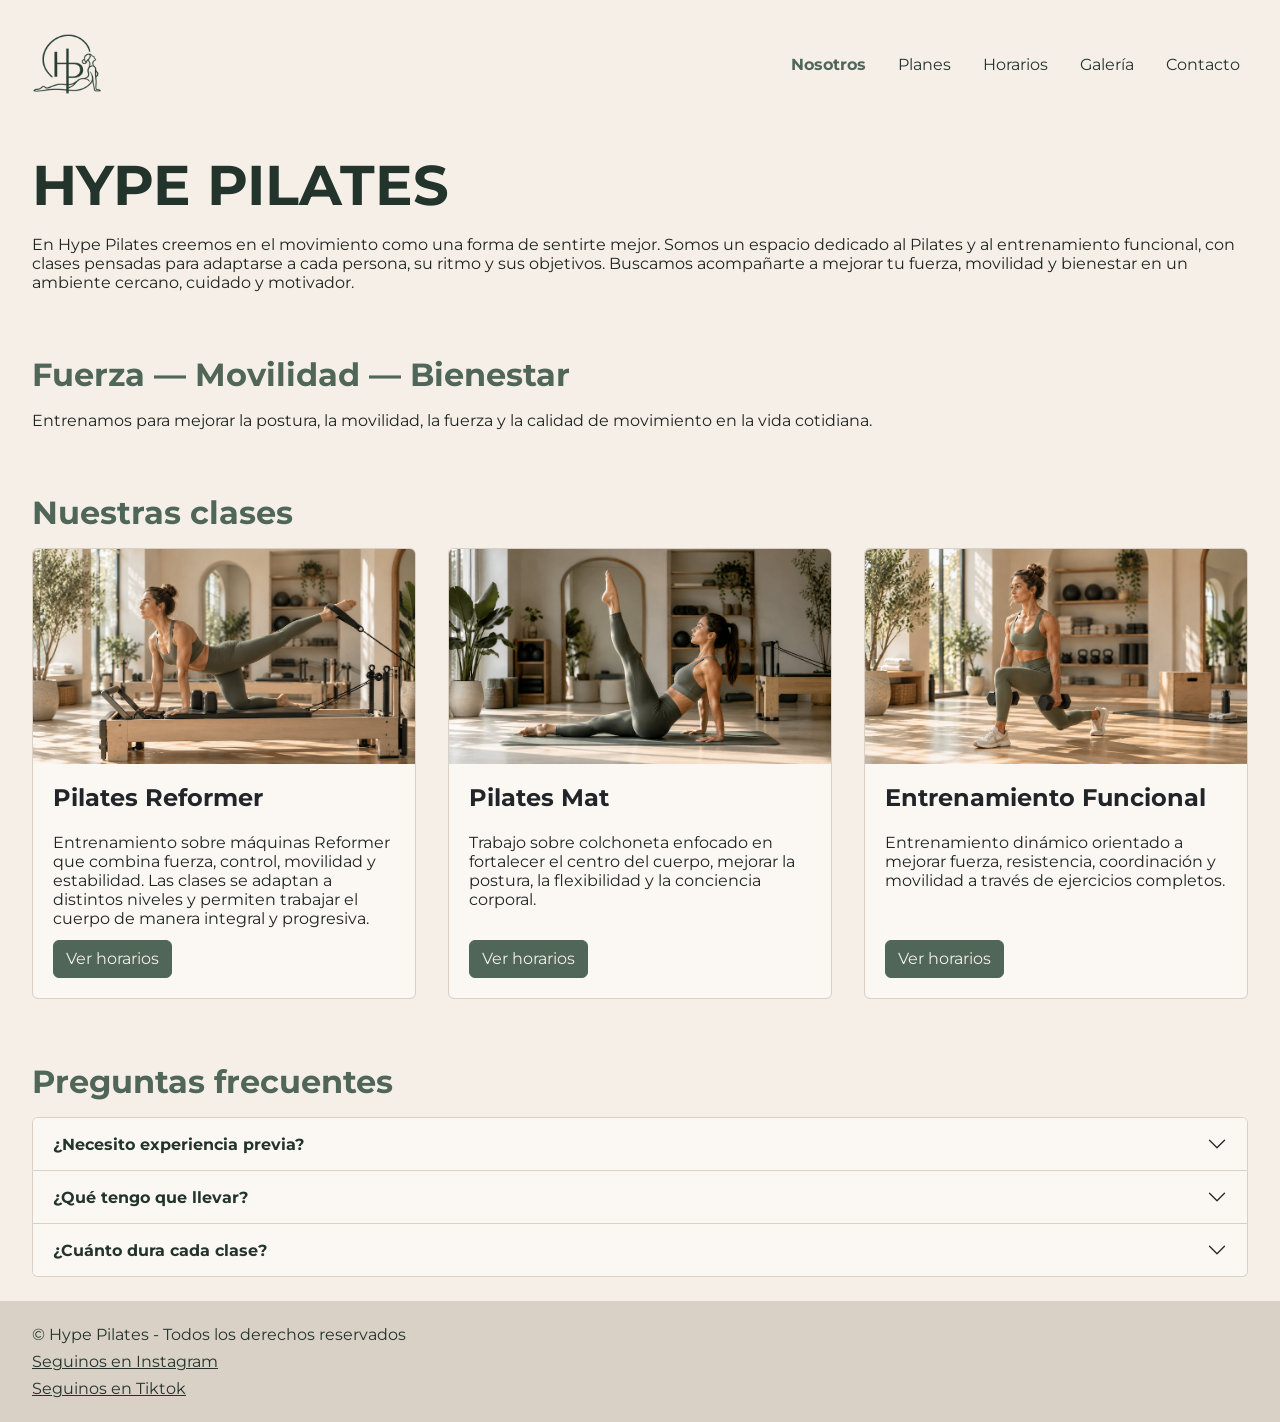
==== index.html @ baa82477 "refactor: move project files to repository root" ====
<!DOCTYPE html>
<html lang="es">

<head>
    <meta charset="UTF-8">
    <meta name="viewport" content="width=device-width, initial-scale=1.0">
    <title>Hype Pilates</title>
    <link href="https://cdn.jsdelivr.net/npm/bootstrap@5.3.8/dist/css/bootstrap.min.css" rel="stylesheet"
        integrity="sha384-sRIl4kxILFvY47J16cr9ZwB07vP4J8+LH7qKQnuqkuIAvNWLzeN8tE5YBujZqJLB" crossorigin="anonymous">
    <link rel="stylesheet" href="./styles/styles.css">
</head>

<body>
    <header>
        <nav class="navbar navbar-expand-lg">
            <div class="container-fluid">
                <a class="navbar-brand" href="index.html">
                    <img src="./assets/IMG/logo.png" alt="Logo de Hype Pilates">
                </a>
                <button class="navbar-toggler" type="button" data-bs-toggle="collapse" data-bs-target="#menu"
                    aria-controls="menu" aria-expanded="false" aria-label="Abrir menú">
                    <span class="navbar-toggler-icon"></span>
                </button>
                <div class="collapse navbar-collapse" id="menu">
                    <ul class="navbar-nav ms-auto">
                        <li class="nav-item"><a class="nav-link active" href="index.html">Nosotros</a></li>
                        <li class="nav-item"><a class="nav-link" href="pages/planes.html">Planes</a></li>
                        <li class="nav-item"><a class="nav-link" href="pages/horarios.html">Horarios</a></li>
                        <li class="nav-item"><a class="nav-link" href="pages/galeria.html">Galería</a></li>
                        <li class="nav-item"><a class="nav-link" href="pages/contacto.html">Contacto</a></li>
                    </ul>
                </div>
            </div>
        </nav>
    </header>

    <main class="inicio">
        <section class="nosotros">
            <h1>HYPE PILATES</h1>
            <p>En Hype Pilates creemos en el movimiento como una forma de sentirte mejor. Somos un espacio dedicado al
                Pilates y al entrenamiento funcional, con clases pensadas para adaptarse a cada persona, su ritmo y sus
                objetivos. Buscamos acompañarte a mejorar tu fuerza, movilidad y bienestar en un ambiente cercano,
                cuidado y motivador.</p>
        </section>
        <section class="frase">
            <h2>Fuerza — Movilidad — Bienestar</h2>
            <p>Entrenamos para mejorar la postura, la movilidad, la fuerza y la calidad de movimiento en la vida
                cotidiana.</p>
        </section>
        <section class="clases">
            <article>
                <h2>Nuestras clases</h2>
                <div class="tarjetas">
                    <div class="card">
                        <img src="./assets/IMG/reformer.png" class="card-img-top" alt="Clase de Pilates Reformer">
                        <div class="card-body">
                            <h3 class="card-title">Pilates Reformer</h3>
                            <p class="card-text">
                                Entrenamiento sobre máquinas Reformer que combina fuerza,
                                control, movilidad y estabilidad. Las clases se adaptan
                                a distintos niveles y permiten trabajar el cuerpo de manera
                                integral y progresiva.
                            </p>
                            <a href="pages/horarios.html" class="btn">Ver horarios</a>
                        </div>
                    </div>
                    <div class="card">
                        <img src="./assets/IMG/mat.png" class="card-img-top" alt="Clase de Pilates Mat">
                        <div class="card-body">
                            <h3 class="card-title">Pilates Mat</h3>
                            <p class="card-text">
                                Trabajo sobre colchoneta enfocado en fortalecer el centro
                                del cuerpo, mejorar la postura, la flexibilidad y la
                                conciencia corporal.
                            </p>
                            <a href="pages/horarios.html" class="btn">Ver horarios</a>
                        </div>
                    </div>
                    <div class="card">
                        <img src="./assets/IMG/functional.png" class="card-img-top"
                            alt="Clase de Entrenamiento Funcional">
                        <div class="card-body">
                            <h3 class="card-title">Entrenamiento Funcional</h3>
                            <p class="card-text">
                                Entrenamiento dinámico orientado a mejorar fuerza,
                                resistencia, coordinación y movilidad a través de
                                ejercicios completos.
                            </p>
                            <a href="pages/horarios.html" class="btn">Ver horarios</a>
                        </div>
                    </div>
                </div>
            </article>
        </section>
        <section class="preguntas">
            <h2>Preguntas frecuentes</h2>
            <div class="accordion" id="faq">
                <div class="accordion-item">
                    <h3 class="accordion-header">
                        <button class="accordion-button collapsed" type="button" data-bs-toggle="collapse"
                            data-bs-target="#pregunta1" aria-expanded="false" aria-controls="pregunta1">
                            ¿Necesito experiencia previa?
                        </button>
                    </h3>
                    <div id="pregunta1" class="accordion-collapse collapse" data-bs-parent="#faq">
                        <div class="accordion-body">
                            No. Las clases se adaptan a cada nivel y el instructor te acompaña desde la primera clase.
                        </div>
                    </div>
                </div>
                <div class="accordion-item">
                    <h3 class="accordion-header">
                        <button class="accordion-button collapsed" type="button" data-bs-toggle="collapse"
                            data-bs-target="#pregunta2" aria-expanded="false" aria-controls="pregunta2">
                            ¿Qué tengo que llevar?
                        </button>
                    </h3>
                    <div id="pregunta2" class="accordion-collapse collapse" data-bs-parent="#faq">
                        <div class="accordion-body">
                            Ropa cómoda, medias antideslizantes y una botella de agua.
                        </div>
                    </div>
                </div>
                <div class="accordion-item">
                    <h3 class="accordion-header">
                        <button class="accordion-button collapsed" type="button" data-bs-toggle="collapse"
                            data-bs-target="#pregunta3" aria-expanded="false" aria-controls="pregunta3">
                            ¿Cuánto dura cada clase?
                        </button>
                    </h3>
                    <div id="pregunta3" class="accordion-collapse collapse" data-bs-parent="#faq">
                        <div class="accordion-body">
                            Las clases duran 50 minutos.
                        </div>
                    </div>
                </div>
            </div>
        </section>
    </main>

    <footer>
        <p>&copy; Hype Pilates - Todos los derechos reservados</p>
        <a href="https://www.instagram.com/hypepilates" target="_blank">Seguinos en Instagram</a>
        <a href="https://www.tiktok.com/@hypepilates" target="_blank">Seguinos en Tiktok</a>
    </footer>
    <script src="https://cdn.jsdelivr.net/npm/bootstrap@5.3.8/dist/js/bootstrap.bundle.min.js"
        integrity="sha384-FKyoEForCGlyvwx9Hj09JcYn3nv7wiPVlz7YYwJrWVcXK/BmnVDxM+D2scQbITxI"
        crossorigin="anonymous"></script>
</body>

</html>
---- styles/styles.css ----
@import url('https://fonts.googleapis.com/css2?family=Fira+Sans:ital,wght@0,100;0,200;0,300;0,400;0,500;0,600;0,700;0,800;0,900;1,100;1,200;1,300;1,400;1,500;1,600;1,700;1,800;1,900&family=Lato:ital,wght@0,100;0,300;0,400;0,700;0,900;1,100;1,300;1,400;1,700;1,900&family=Lexend:wght@100..900&family=Montserrat:ital,wght@0,100..900;1,100..900&family=Roboto:ital,wght@0,100..900;1,100..900&display=swap');

* {
    padding: 0;
    margin: 0;
    box-sizing: border-box;
}


body {
    font-family: "Montserrat", sans-serif;
    background-color: #f6efe7;
    line-height: normal;
}

/* TIPOGRAFIA */
h1 {
    color: #22342c;
    font-size: 2.25rem;
    font-weight: 700;
}

h2 {
    color: #4F6658;
    font-size: 1.75rem;
    font-weight: 700;
}

h3 {
    color: #5C6E63;
    font-size: 1.5rem;
    font-weight: 700;
}

p {
    color: #1E241F;
}

h1,
h2,
h3,
p,
ul,
figure {
    margin: 0;
}

ul {
    padding: 0;
}

/* HEADER */
header {
    padding: 1.5rem;
}

.navbar,
.navbar .container-fluid {
    padding: 0;
}

.navbar-nav {
    align-items: center;
    gap: 1rem;
}

.navbar-nav .nav-link {
    color: #22342c;
    text-decoration: none;
    font-size: 1rem;
}

header img {
    width: 70px;
    height: auto;
}

.navbar-nav .nav-link {
    transition: color 0.3s;
}

.navbar-nav .nav-link:hover {
    color: #4F6658;
}

.navbar-nav .nav-link:focus {
    border-bottom: 2px solid #4F6658;
}

.navbar-nav .nav-link:active {
    color: #D9D0C6;
}

.navbar-nav .nav-link.active {
    color: #4F6658;
    font-weight: 700;
}

/* SECCIONES (todas las páginas) */
main {
    display: grid;
    grid-template-columns: 1fr;
    gap: 1rem;
}

section {
    display: flex;
    flex-direction: column;
    gap: 1rem;
    padding: 1.5rem 2rem;
}

article {
    display: flex;
    flex-direction: column;
    gap: 1rem;
}

main ul {
    list-style: none;
    display: grid;
    grid-template-columns: 1fr;
    gap: 1rem;
}

/* INDEX */
.inicio {
    grid-template-areas:
        "nosotros"
        "frase"
        "clases"
        "preguntas";
}

.nosotros {
    grid-area: nosotros;
}

.frase {
    grid-area: frase;
}

.clases {
    grid-area: clases;
}

.preguntas {
    grid-area: preguntas;
}


/* TARJETAS (clases del index y fotos de galería) */

.tarjetas {
    display: grid;
    grid-template-columns: 1fr;
    gap: 2rem;
}

.tarjetas img {
    width: 100%;
}

.card {
    background-color: #fbf8f4;
    border: 1px solid #D9D0C6;
    transition: border-color 0.3s;
}

.card:hover {
    border-color: #4F6658;
}

.card-body {
    display: grid;
    grid-template-rows: auto 1fr auto;
    gap: 0.75rem;
    padding: 20px;
}

.card .btn {
    justify-self: start;
    background-color: #4F6658;
    color: #f6efe7;
    border: 1px solid #4F6658;
    transition: background-color 0.3s, color 0.3s;
}

.card .btn:hover {
    background-color: #22342c;
    color: #f6efe7;
}

.card .btn:focus {
    box-shadow: 0 0 0 0.2rem #D9D0C6;
}

.card .btn:active {
    background-color: #D9D0C6;
    color: #22342c;
}

.accordion-item {
    background-color: #fbf8f4;
    border-color: #D9D0C6;
}

.accordion-button {
    background-color: #fbf8f4;
    color: #22342c;
    font-weight: 700;
    transition: background-color 0.3s;
}

.accordion-button:hover {
    background-color: #f6efe7;
}

.accordion-button:focus {
    box-shadow: 0 0 0 0.2rem #D9D0C6;
}

.accordion-button:active {
    background-color: #D9D0C6;
}

.accordion-button:not(.collapsed) {
    background-color: #D9D0C6;
    color: #22342c;
}

.accordion-body {
    padding: 20px;
}

.accordion-body ul {
    display: flex;
    flex-direction: column;
    gap: 0.5rem;
}

/* GALERÍA: CAROUSEL */
.carousel {
    width: 100%;
    max-width: 800px;
    margin: 0 auto;
}

.carousel-caption {
    background-color: rgba(34, 52, 44, 0.7);
    padding: 0.5rem 1rem;
}

.carousel-caption p {
    color: #f6efe7;
}

.carousel-indicators [data-bs-target] {
    background-color: #D9D0C6;
}

.carousel-control-prev,
.carousel-control-next {
    transition: background-color 0.3s;
}

.carousel-control-prev:hover,
.carousel-control-next:hover {
    background-color: rgba(34, 52, 44, 0.3);
}

.carousel-control-prev:focus,
.carousel-control-next:focus {
    outline: 2px solid #D9D0C6;
}

.carousel-control-prev:active,
.carousel-control-next:active {
    background-color: rgba(34, 52, 44, 0.5);
}

/* FOOTER */
footer {
    background-color: #D9D0C6;
    padding: 2rem;
    display: flex;
    flex-direction: column;
    gap: 0.5rem;
}

footer p,
footer a {
    color: #22342C;
}

footer a {
    transition: color 0.3s;
}

footer a:hover {
    color: #4F6658;
}

footer a:focus {
    outline: 2px solid #4F6658;
}

footer a:active {
    color: #5C6E63;
}

/* TABLET */
@media (min-width: 768px) {

    .tarjetas,
    main ul {
        grid-template-columns: repeat(2, 1fr);
    }
}

/* DESKTOP */
@media (min-width: 1024px) {
    h1 {
        font-size: 3.5rem;
    }

    h2 {
        font-size: 2rem;
    }

    header,
    section,
    footer {
        padding: 1.5rem 2rem;
    }

    .tarjetas,
    main ul {
        grid-template-columns: repeat(3, 1fr);
    }
}
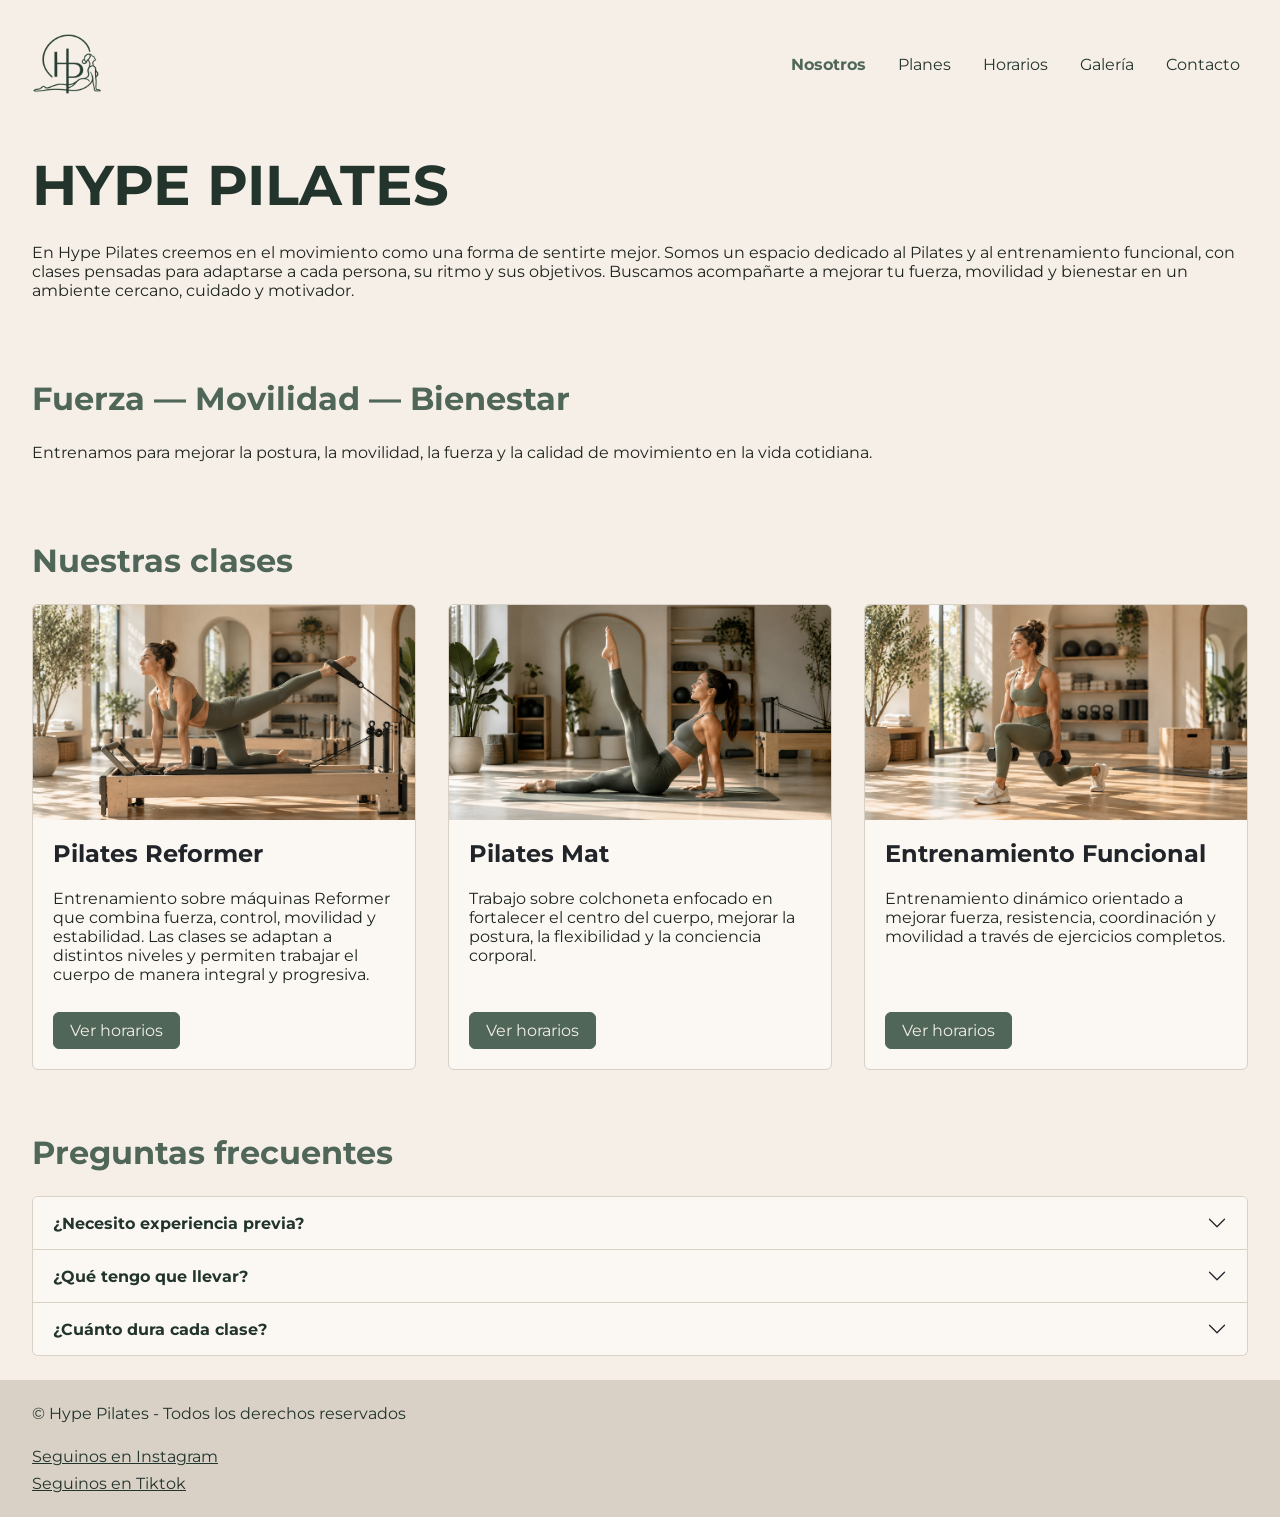
==== commit 366eee48: "Add files via upload" ====
--- a/index.html
+++ b/index.html
@@ -12,8 +12,8 @@
 
 <body>
     <header>
-        <nav class="navbar navbar-expand-lg">
-            <div class="container-fluid">
+        <nav class="navbar navbar-expand-lg barra-nav">
+            <div class="container-fluid contenedor-nav">
                 <a class="navbar-brand" href="index.html">
                     <img src="./assets/IMG/logo.png" alt="Logo de Hype Pilates">
                 </a>
@@ -22,12 +22,12 @@
                     <span class="navbar-toggler-icon"></span>
                 </button>
                 <div class="collapse navbar-collapse" id="menu">
-                    <ul class="navbar-nav ms-auto">
-                        <li class="nav-item"><a class="nav-link active" href="index.html">Nosotros</a></li>
-                        <li class="nav-item"><a class="nav-link" href="pages/planes.html">Planes</a></li>
-                        <li class="nav-item"><a class="nav-link" href="pages/horarios.html">Horarios</a></li>
-                        <li class="nav-item"><a class="nav-link" href="pages/galeria.html">Galería</a></li>
-                        <li class="nav-item"><a class="nav-link" href="pages/contacto.html">Contacto</a></li>
+                    <ul class="navbar-nav ms-auto lista-nav">
+                        <li class="nav-item"><a class="nav-link enlace-nav enlace-actual" aria-current="page" href="index.html">Nosotros</a></li>
+                        <li class="nav-item"><a class="nav-link enlace-nav" href="pages/planes.html">Planes</a></li>
+                        <li class="nav-item"><a class="nav-link enlace-nav" href="pages/horarios.html">Horarios</a></li>
+                        <li class="nav-item"><a class="nav-link enlace-nav" href="pages/galeria.html">Galería</a></li>
+                        <li class="nav-item"><a class="nav-link enlace-nav" href="pages/contacto.html">Contacto</a></li>
                     </ul>
                 </div>
             </div>
@@ -51,9 +51,9 @@
             <article>
                 <h2>Nuestras clases</h2>
                 <div class="tarjetas">
-                    <div class="card">
+                    <div class="card tarjeta-clase">
                         <img src="./assets/IMG/reformer.png" class="card-img-top" alt="Clase de Pilates Reformer">
-                        <div class="card-body">
+                        <div class="card-body tarjeta-body">
                             <h3 class="card-title">Pilates Reformer</h3>
                             <p class="card-text">
                                 Entrenamiento sobre máquinas Reformer que combina fuerza,
@@ -61,32 +61,32 @@
                                 a distintos niveles y permiten trabajar el cuerpo de manera
                                 integral y progresiva.
                             </p>
-                            <a href="pages/horarios.html" class="btn">Ver horarios</a>
+                            <a href="pages/horarios.html" class="boton">Ver horarios</a>
                         </div>
                     </div>
-                    <div class="card">
+                    <div class="card tarjeta-clase">
                         <img src="./assets/IMG/mat.png" class="card-img-top" alt="Clase de Pilates Mat">
-                        <div class="card-body">
+                        <div class="card-body tarjeta-body">
                             <h3 class="card-title">Pilates Mat</h3>
                             <p class="card-text">
                                 Trabajo sobre colchoneta enfocado en fortalecer el centro
                                 del cuerpo, mejorar la postura, la flexibilidad y la
                                 conciencia corporal.
                             </p>
-                            <a href="pages/horarios.html" class="btn">Ver horarios</a>
+                            <a href="pages/horarios.html" class="boton">Ver horarios</a>
                         </div>
                     </div>
-                    <div class="card">
+                    <div class="card tarjeta-clase">
                         <img src="./assets/IMG/functional.png" class="card-img-top"
                             alt="Clase de Entrenamiento Funcional">
-                        <div class="card-body">
+                        <div class="card-body tarjeta-body">
                             <h3 class="card-title">Entrenamiento Funcional</h3>
                             <p class="card-text">
                                 Entrenamiento dinámico orientado a mejorar fuerza,
                                 resistencia, coordinación y movilidad a través de
                                 ejercicios completos.
                             </p>
-                            <a href="pages/horarios.html" class="btn">Ver horarios</a>
+                            <a href="pages/horarios.html" class="boton">Ver horarios</a>
                         </div>
                     </div>
                 </div>
@@ -94,42 +94,42 @@
         </section>
         <section class="preguntas">
             <h2>Preguntas frecuentes</h2>
-            <div class="accordion" id="faq">
-                <div class="accordion-item">
+            <div class="accordion acordeon" id="faq">
+                <div class="accordion-item acordeon-item">
                     <h3 class="accordion-header">
-                        <button class="accordion-button collapsed" type="button" data-bs-toggle="collapse"
+                        <button class="accordion-button collapsed acordeon-boton" type="button" data-bs-toggle="collapse"
                             data-bs-target="#pregunta1" aria-expanded="false" aria-controls="pregunta1">
                             ¿Necesito experiencia previa?
                         </button>
                     </h3>
                     <div id="pregunta1" class="accordion-collapse collapse" data-bs-parent="#faq">
-                        <div class="accordion-body">
+                        <div class="accordion-body acordeon-body">
                             No. Las clases se adaptan a cada nivel y el instructor te acompaña desde la primera clase.
                         </div>
                     </div>
                 </div>
-                <div class="accordion-item">
+                <div class="accordion-item acordeon-item">
                     <h3 class="accordion-header">
-                        <button class="accordion-button collapsed" type="button" data-bs-toggle="collapse"
+                        <button class="accordion-button collapsed acordeon-boton" type="button" data-bs-toggle="collapse"
                             data-bs-target="#pregunta2" aria-expanded="false" aria-controls="pregunta2">
                             ¿Qué tengo que llevar?
                         </button>
                     </h3>
                     <div id="pregunta2" class="accordion-collapse collapse" data-bs-parent="#faq">
-                        <div class="accordion-body">
+                        <div class="accordion-body acordeon-body">
                             Ropa cómoda, medias antideslizantes y una botella de agua.
                         </div>
                     </div>
                 </div>
-                <div class="accordion-item">
+                <div class="accordion-item acordeon-item">
                     <h3 class="accordion-header">
-                        <button class="accordion-button collapsed" type="button" data-bs-toggle="collapse"
+                        <button class="accordion-button collapsed acordeon-boton" type="button" data-bs-toggle="collapse"
                             data-bs-target="#pregunta3" aria-expanded="false" aria-controls="pregunta3">
                             ¿Cuánto dura cada clase?
                         </button>
                     </h3>
                     <div id="pregunta3" class="accordion-collapse collapse" data-bs-parent="#faq">
-                        <div class="accordion-body">
+                        <div class="accordion-body acordeon-body">
                             Las clases duran 50 minutos.
                         </div>
                     </div>
--- a/styles/styles.css
+++ b/styles/styles.css
@@ -6,7 +6,6 @@
     box-sizing: border-box;
 }
 
-
 body {
     font-family: "Montserrat", sans-serif;
     background-color: #f6efe7;
@@ -36,38 +35,9 @@
     color: #1E241F;
 }
 
-h1,
-h2,
-h3,
-p,
-ul,
-figure {
-    margin: 0;
-}
-
-ul {
-    padding: 0;
-}
-
-/* HEADER */
+/* HEADER Y NAVBAR */
 header {
-    padding: 1.5rem;
-}
-
-.navbar,
-.navbar .container-fluid {
-    padding: 0;
-}
-
-.navbar-nav {
-    align-items: center;
-    gap: 1rem;
-}
-
-.navbar-nav .nav-link {
-    color: #22342c;
-    text-decoration: none;
-    font-size: 1rem;
+    padding: 24px;
 }
 
 header img {
@@ -75,23 +45,36 @@
     height: auto;
 }
 
-.navbar-nav .nav-link {
-    transition: color 0.3s;
-}
-
-.navbar-nav .nav-link:hover {
-    color: #4F6658;
-}
-
-.navbar-nav .nav-link:focus {
-    border-bottom: 2px solid #4F6658;
-}
-
-.navbar-nav .nav-link:active {
+.barra-nav,
+.contenedor-nav {
+    padding: 0;
+}
+
+.lista-nav {
+    align-items: center;
+    gap: 16px;
+}
+
+.enlace-nav {
+    color: #22342c;
+    text-decoration: none;
+    font-size: 1rem;
+}
+
+.enlace-nav:hover {
+    color: #4F6658;
+}
+
+.enlace-nav:focus {
+    color: #4F6658;
+    box-shadow: 0 2px 0 #4F6658;
+}
+
+.enlace-nav:active {
     color: #D9D0C6;
 }
 
-.navbar-nav .nav-link.active {
+.enlace-actual {
     color: #4F6658;
     font-weight: 700;
 }
@@ -100,27 +83,20 @@
 main {
     display: grid;
     grid-template-columns: 1fr;
-    gap: 1rem;
+    gap: 16px;
 }
 
 section {
     display: flex;
     flex-direction: column;
-    gap: 1rem;
-    padding: 1.5rem 2rem;
+    gap: 16px;
+    padding: 24px 32px;
 }
 
 article {
     display: flex;
     flex-direction: column;
-    gap: 1rem;
-}
-
-main ul {
-    list-style: none;
-    display: grid;
-    grid-template-columns: 1fr;
-    gap: 1rem;
+    gap: 16px;
 }
 
 /* INDEX */
@@ -148,144 +124,138 @@
     grid-area: preguntas;
 }
 
-
-/* TARJETAS (clases del index y fotos de galería) */
-
+/* TARJETAS (clases del index) */
 .tarjetas {
     display: grid;
     grid-template-columns: 1fr;
-    gap: 2rem;
-}
-
-.tarjetas img {
-    width: 100%;
-}
-
-.card {
+    gap: 32px;
+}
+
+.tarjeta-clase {
     background-color: #fbf8f4;
     border: 1px solid #D9D0C6;
-    transition: border-color 0.3s;
-}
-
-.card:hover {
+}
+
+.tarjeta-clase:hover {
     border-color: #4F6658;
 }
 
-.card-body {
+.tarjeta-body {
     display: grid;
     grid-template-rows: auto 1fr auto;
-    gap: 0.75rem;
+    gap: 12px;
     padding: 20px;
 }
 
-.card .btn {
+.boton {
     justify-self: start;
+    padding: 8px 16px;
     background-color: #4F6658;
     color: #f6efe7;
     border: 1px solid #4F6658;
-    transition: background-color 0.3s, color 0.3s;
-}
-
-.card .btn:hover {
+    border-radius: 6px;
+    text-decoration: none;
+}
+
+.boton:hover {
     background-color: #22342c;
     color: #f6efe7;
 }
 
-.card .btn:focus {
-    box-shadow: 0 0 0 0.2rem #D9D0C6;
-}
-
-.card .btn:active {
+.boton:focus {
+    outline: 3px solid #D9D0C6;
+}
+
+.boton:active {
     background-color: #D9D0C6;
     color: #22342c;
 }
 
-.accordion-item {
+/* LISTAS DE PLANES Y CONTACTO */
+.lista-tarjetas {
+    list-style: none;
+    display: grid;
+    grid-template-columns: 1fr;
+    gap: 16px;
+    padding-left: 0;
+}
+
+/* ACORDEON (index y horarios) */
+.acordeon-item {
     background-color: #fbf8f4;
     border-color: #D9D0C6;
 }
 
-.accordion-button {
+.acordeon-boton {
     background-color: #fbf8f4;
     color: #22342c;
     font-weight: 700;
-    transition: background-color 0.3s;
-}
-
-.accordion-button:hover {
+}
+
+.acordeon-boton:hover {
     background-color: #f6efe7;
 }
 
-.accordion-button:focus {
-    box-shadow: 0 0 0 0.2rem #D9D0C6;
-}
-
-.accordion-button:active {
+.acordeon-boton:focus {
+    box-shadow: 0 0 0 3px #D9D0C6;
+}
+
+.acordeon-boton:active {
     background-color: #D9D0C6;
 }
 
-.accordion-button:not(.collapsed) {
+.acordeon-boton[aria-expanded="true"] {
     background-color: #D9D0C6;
     color: #22342c;
 }
 
-.accordion-body {
+.acordeon-body {
     padding: 20px;
 }
 
-.accordion-body ul {
+.lista-horarios {
+    list-style: none;
     display: flex;
     flex-direction: column;
-    gap: 0.5rem;
-}
-
-/* GALERÍA: CAROUSEL */
-.carousel {
+    gap: 8px;
+    padding-left: 0;
+}
+
+/* GALERIA: CARRUSEL */
+.carrusel {
     width: 100%;
     max-width: 800px;
     margin: 0 auto;
 }
 
-.carousel-caption {
+.carrusel-caption {
     background-color: rgba(34, 52, 44, 0.7);
-    padding: 0.5rem 1rem;
-}
-
-.carousel-caption p {
+    padding: 8px 16px;
+}
+
+.carrusel-caption p {
     color: #f6efe7;
 }
 
-.carousel-indicators [data-bs-target] {
-    background-color: #D9D0C6;
-}
-
-.carousel-control-prev,
-.carousel-control-next {
-    transition: background-color 0.3s;
-}
-
-.carousel-control-prev:hover,
-.carousel-control-next:hover {
+.flecha-carrusel:hover {
     background-color: rgba(34, 52, 44, 0.3);
 }
 
-.carousel-control-prev:focus,
-.carousel-control-next:focus {
+.flecha-carrusel:focus {
     outline: 2px solid #D9D0C6;
 }
 
-.carousel-control-prev:active,
-.carousel-control-next:active {
+.flecha-carrusel:active {
     background-color: rgba(34, 52, 44, 0.5);
 }
 
 /* FOOTER */
 footer {
     background-color: #D9D0C6;
-    padding: 2rem;
+    padding: 32px;
     display: flex;
     flex-direction: column;
-    gap: 0.5rem;
+    gap: 8px;
 }
 
 footer p,
@@ -293,10 +263,6 @@
     color: #22342C;
 }
 
-footer a {
-    transition: color 0.3s;
-}
-
 footer a:hover {
     color: #4F6658;
 }
@@ -311,9 +277,8 @@
 
 /* TABLET */
 @media (min-width: 768px) {
-
     .tarjetas,
-    main ul {
+    .lista-tarjetas {
         grid-template-columns: repeat(2, 1fr);
     }
 }
@@ -331,11 +296,11 @@
     header,
     section,
     footer {
-        padding: 1.5rem 2rem;
+        padding: 24px 32px;
     }
 
     .tarjetas,
-    main ul {
+    .lista-tarjetas {
         grid-template-columns: repeat(3, 1fr);
     }
 }
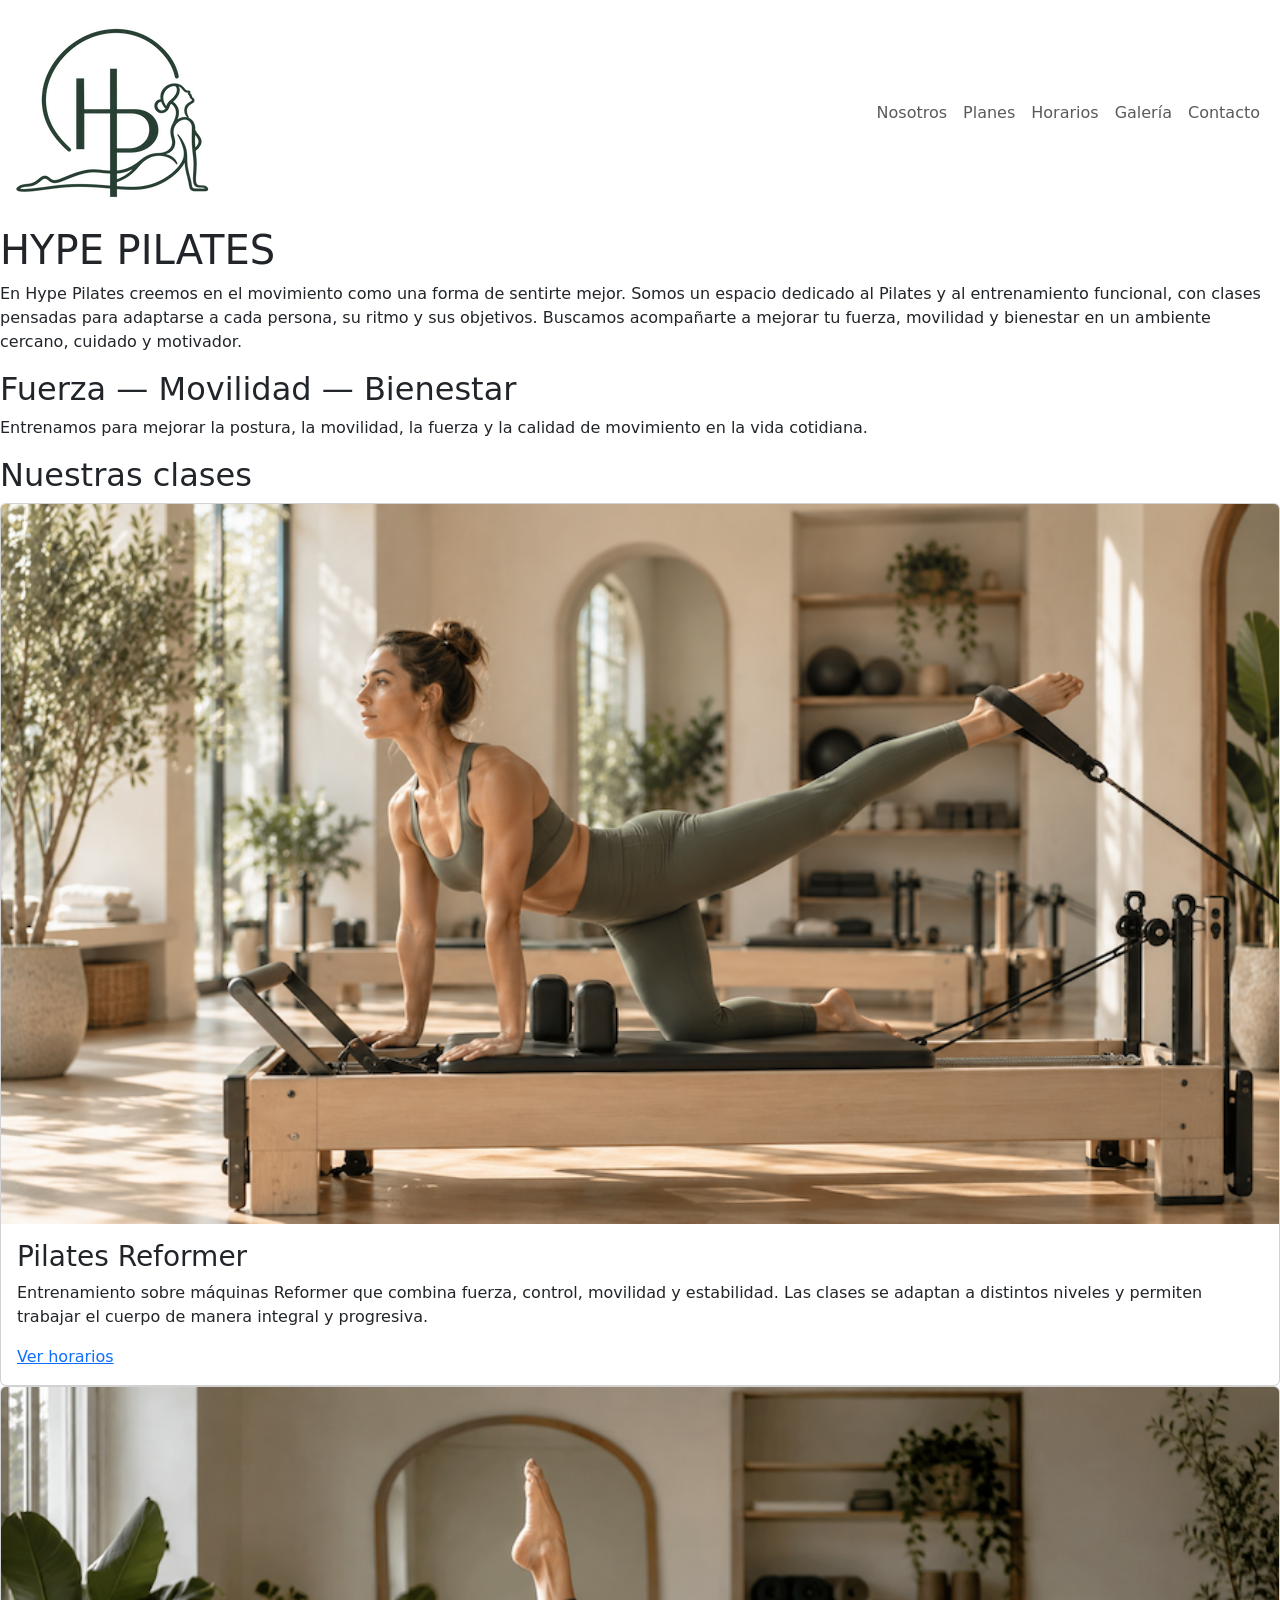
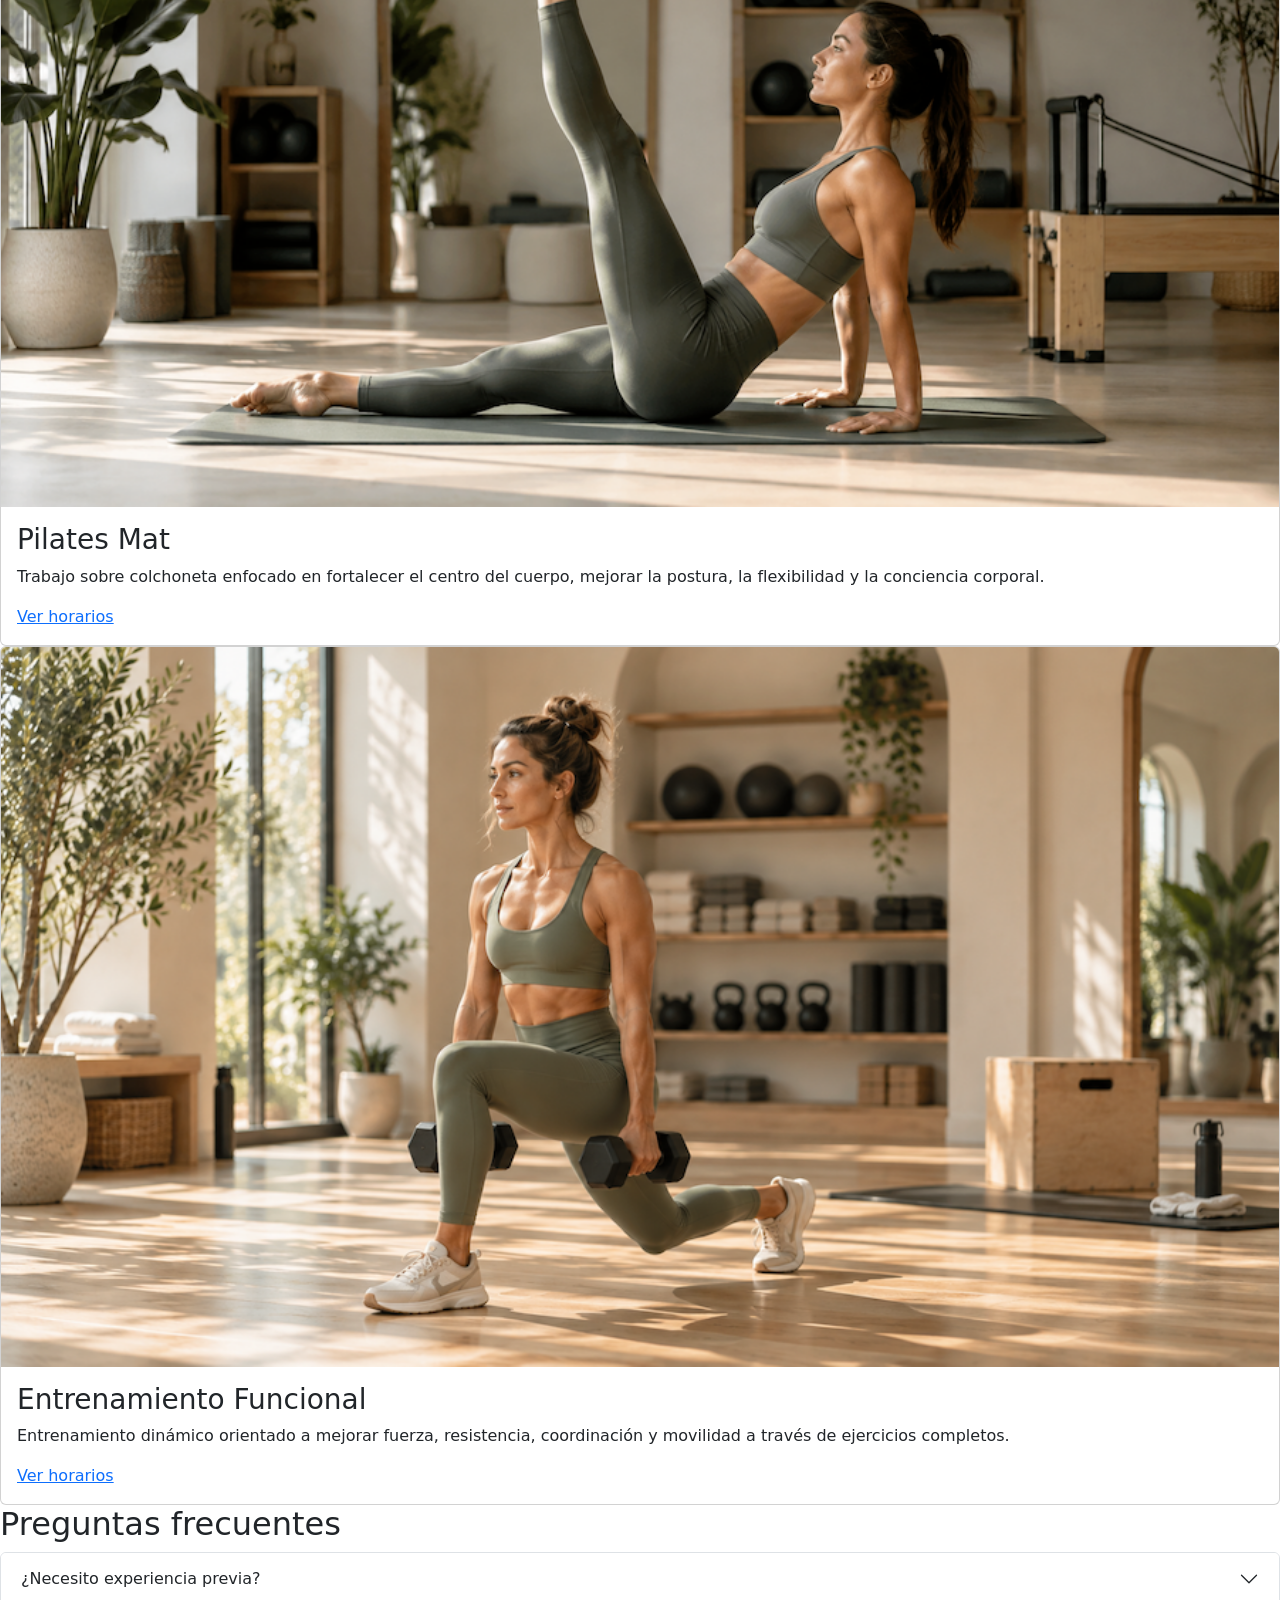
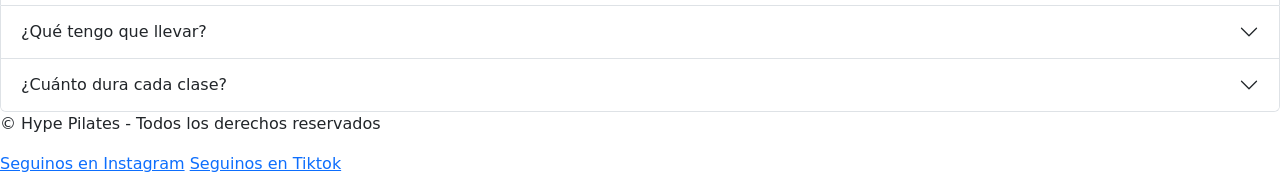
==== commit bf78a3df: "refactor: enlaza css/style.css, agrega mapa en horarios y elimina el CSS manual" ====
--- a/index.html
+++ b/index.html
@@ -7,7 +7,7 @@
     <title>Hype Pilates</title>
     <link href="https://cdn.jsdelivr.net/npm/bootstrap@5.3.8/dist/css/bootstrap.min.css" rel="stylesheet"
         integrity="sha384-sRIl4kxILFvY47J16cr9ZwB07vP4J8+LH7qKQnuqkuIAvNWLzeN8tE5YBujZqJLB" crossorigin="anonymous">
-    <link rel="stylesheet" href="./styles/styles.css">
+    <link rel="stylesheet" href="./css/style.css">
 </head>
 
 <body>
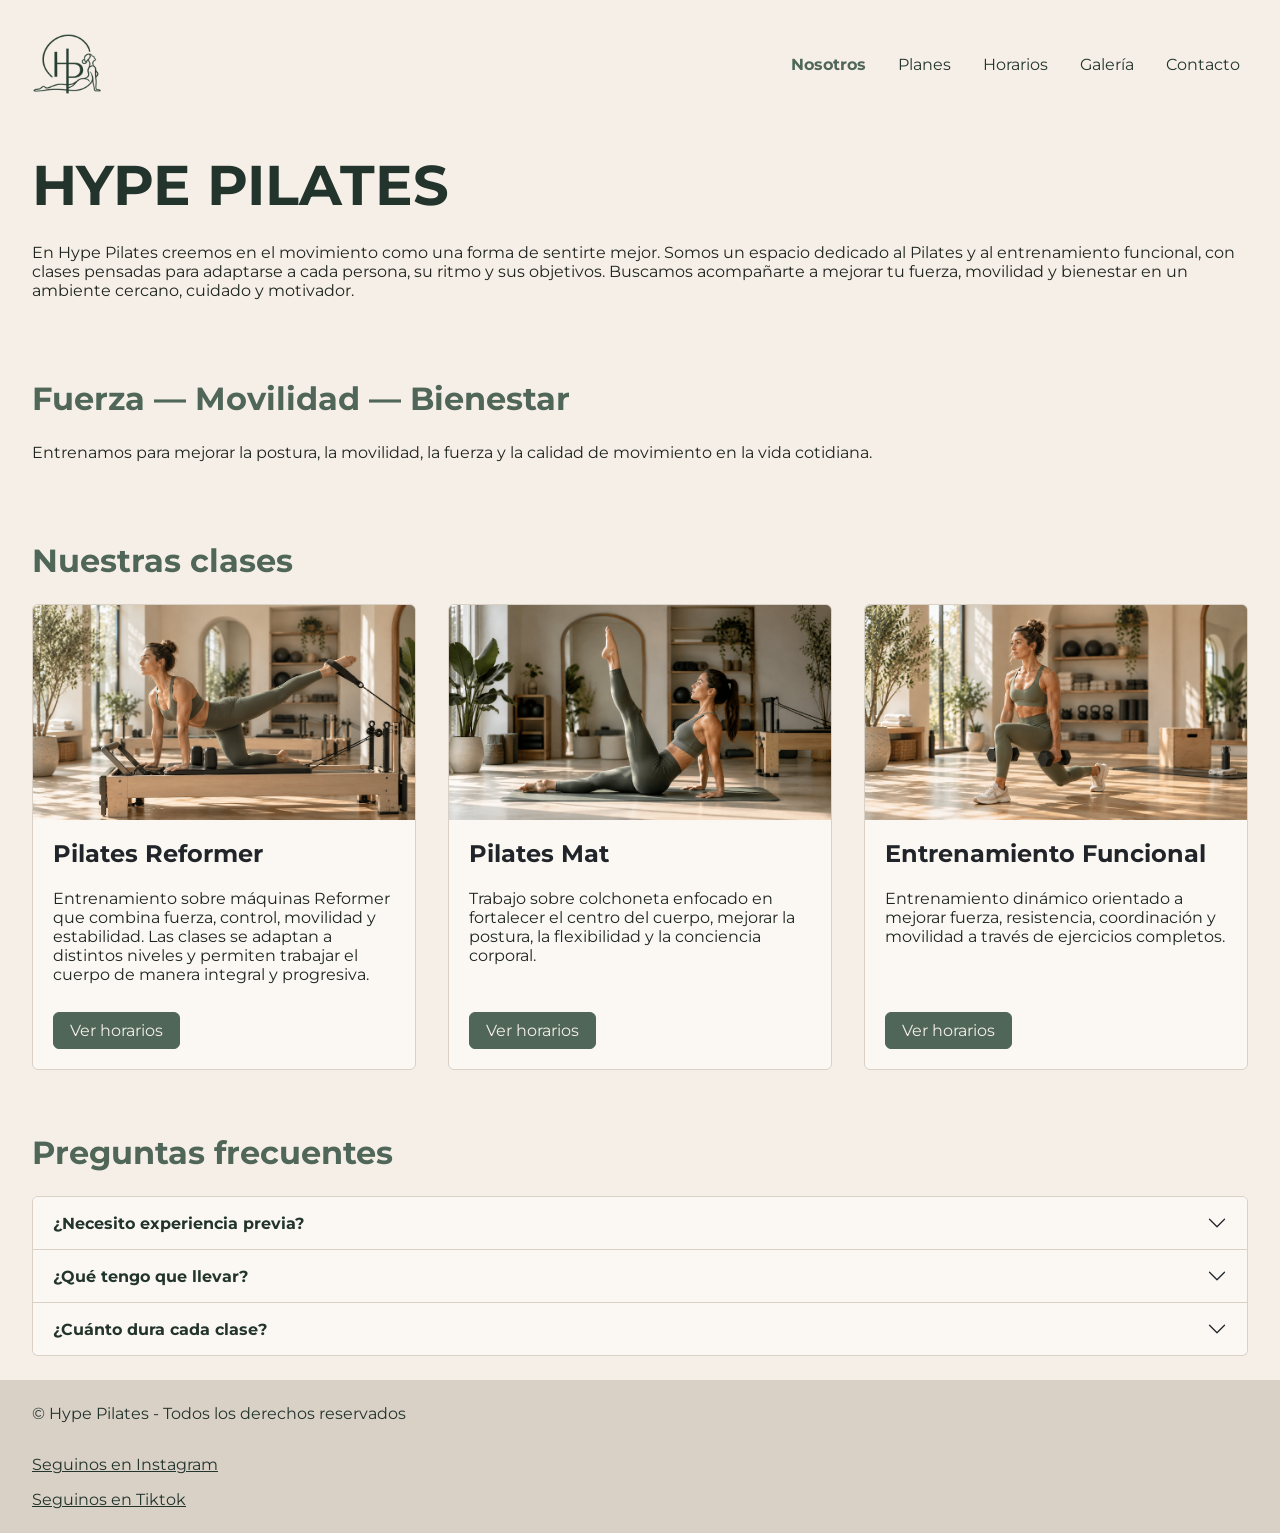
==== commit de2fd83f: "feat: agrego AOS en las 5 páginas y renombro clases del acordeón" ====
--- a/index.html
+++ b/index.html
@@ -7,6 +7,7 @@
     <title>Hype Pilates</title>
     <link href="https://cdn.jsdelivr.net/npm/bootstrap@5.3.8/dist/css/bootstrap.min.css" rel="stylesheet"
         integrity="sha384-sRIl4kxILFvY47J16cr9ZwB07vP4J8+LH7qKQnuqkuIAvNWLzeN8tE5YBujZqJLB" crossorigin="anonymous">
+    <link href="https://unpkg.com/aos@2.3.1/dist/aos.css" rel="stylesheet">
     <link rel="stylesheet" href="./css/style.css">
 </head>
 
@@ -35,19 +36,19 @@
     </header>
 
     <main class="inicio">
-        <section class="nosotros">
+        <section class="nosotros" data-aos="fade-up" data-aos-duration="1000">
             <h1>HYPE PILATES</h1>
             <p>En Hype Pilates creemos en el movimiento como una forma de sentirte mejor. Somos un espacio dedicado al
                 Pilates y al entrenamiento funcional, con clases pensadas para adaptarse a cada persona, su ritmo y sus
                 objetivos. Buscamos acompañarte a mejorar tu fuerza, movilidad y bienestar en un ambiente cercano,
                 cuidado y motivador.</p>
         </section>
-        <section class="frase">
+        <section class="frase" data-aos="fade-up" data-aos-duration="1000">
             <h2>Fuerza — Movilidad — Bienestar</h2>
             <p>Entrenamos para mejorar la postura, la movilidad, la fuerza y la calidad de movimiento en la vida
                 cotidiana.</p>
         </section>
-        <section class="clases">
+        <section class="clases" data-aos="fade-up" data-aos-duration="1000">
             <article>
                 <h2>Nuestras clases</h2>
                 <div class="tarjetas">
@@ -92,44 +93,44 @@
                 </div>
             </article>
         </section>
-        <section class="preguntas">
+        <section class="preguntas" data-aos="fade-up" data-aos-duration="1000">
             <h2>Preguntas frecuentes</h2>
-            <div class="accordion acordeon" id="faq">
-                <div class="accordion-item acordeon-item">
+            <div class="accordion" id="faq">
+                <div class="accordion-item desplegable-item">
                     <h3 class="accordion-header">
-                        <button class="accordion-button collapsed acordeon-boton" type="button" data-bs-toggle="collapse"
+                        <button class="accordion-button collapsed desplegable-boton" type="button" data-bs-toggle="collapse"
                             data-bs-target="#pregunta1" aria-expanded="false" aria-controls="pregunta1">
                             ¿Necesito experiencia previa?
                         </button>
                     </h3>
                     <div id="pregunta1" class="accordion-collapse collapse" data-bs-parent="#faq">
-                        <div class="accordion-body acordeon-body">
+                        <div class="accordion-body desplegable-body">
                             No. Las clases se adaptan a cada nivel y el instructor te acompaña desde la primera clase.
                         </div>
                     </div>
                 </div>
-                <div class="accordion-item acordeon-item">
+                <div class="accordion-item desplegable-item">
                     <h3 class="accordion-header">
-                        <button class="accordion-button collapsed acordeon-boton" type="button" data-bs-toggle="collapse"
+                        <button class="accordion-button collapsed desplegable-boton" type="button" data-bs-toggle="collapse"
                             data-bs-target="#pregunta2" aria-expanded="false" aria-controls="pregunta2">
                             ¿Qué tengo que llevar?
                         </button>
                     </h3>
                     <div id="pregunta2" class="accordion-collapse collapse" data-bs-parent="#faq">
-                        <div class="accordion-body acordeon-body">
+                        <div class="accordion-body desplegable-body">
                             Ropa cómoda, medias antideslizantes y una botella de agua.
                         </div>
                     </div>
                 </div>
-                <div class="accordion-item acordeon-item">
+                <div class="accordion-item desplegable-item">
                     <h3 class="accordion-header">
-                        <button class="accordion-button collapsed acordeon-boton" type="button" data-bs-toggle="collapse"
+                        <button class="accordion-button collapsed desplegable-boton" type="button" data-bs-toggle="collapse"
                             data-bs-target="#pregunta3" aria-expanded="false" aria-controls="pregunta3">
                             ¿Cuánto dura cada clase?
                         </button>
                     </h3>
                     <div id="pregunta3" class="accordion-collapse collapse" data-bs-parent="#faq">
-                        <div class="accordion-body acordeon-body">
+                        <div class="accordion-body desplegable-body">
                             Las clases duran 50 minutos.
                         </div>
                     </div>
@@ -137,8 +138,7 @@
             </div>
         </section>
     </main>
-
-    <footer>
+    <footer data-aos="fade" data-aos-duration="1000" data-aos-offset="0">
         <p>&copy; Hype Pilates - Todos los derechos reservados</p>
         <a href="https://www.instagram.com/hypepilates" target="_blank">Seguinos en Instagram</a>
         <a href="https://www.tiktok.com/@hypepilates" target="_blank">Seguinos en Tiktok</a>
@@ -146,6 +146,10 @@
     <script src="https://cdn.jsdelivr.net/npm/bootstrap@5.3.8/dist/js/bootstrap.bundle.min.js"
         integrity="sha384-FKyoEForCGlyvwx9Hj09JcYn3nv7wiPVlz7YYwJrWVcXK/BmnVDxM+D2scQbITxI"
         crossorigin="anonymous"></script>
+    <script src="https://unpkg.com/aos@2.3.1/dist/aos.js"></script>
+    <script>
+        AOS.init();
+    </script>
 </body>
 
 </html>
--- a/css/style.css
+++ b/css/style.css
@@ -0,0 +1,425 @@
+@import url("https://fonts.googleapis.com/css2?family=Fira+Sans:ital,wght@0,100;0,200;0,300;0,400;0,500;0,600;0,700;0,800;0,900;1,100;1,200;1,300;1,400;1,500;1,600;1,700;1,800;1,900&family=Lato:ital,wght@0,100;0,300;0,400;0,700;0,900;1,100;1,300;1,400;1,700;1,900&family=Lexend:wght@100..900&family=Montserrat:ital,wght@0,100..900;1,100..900&family=Roboto:ital,wght@0,100..900;1,100..900&display=swap");
+.ubicacion-info, .formulario-contacto, .tarjeta-clase, .plan {
+  background-color: #fbf8f4;
+  border: 1px solid #d9d0c6;
+}
+
+.ubicacion-lista, .lista-horarios {
+  list-style: none;
+  padding-left: 0;
+}
+
+* {
+  padding: 0;
+  margin: 0;
+  box-sizing: border-box;
+}
+
+body {
+  background-color: #f6efe7;
+}
+
+body {
+  font-family: "Montserrat", sans-serif;
+  line-height: normal;
+}
+
+h1 {
+  color: #22342c;
+  font-size: 2.25rem;
+  font-weight: 700;
+}
+
+h2 {
+  color: #4f6658;
+  font-size: 1.75rem;
+  font-weight: 700;
+}
+
+h3 {
+  color: #5c6e63;
+  font-size: 1.5rem;
+  font-weight: 700;
+}
+
+p {
+  color: #1e241f;
+}
+
+@media (min-width: 1024px) {
+  h1 {
+    font-size: 3.5rem;
+  }
+  h2 {
+    font-size: 2rem;
+  }
+}
+@keyframes elevar {
+  0% {
+    transform: translateY(0px);
+  }
+  100% {
+    transform: translateY(-4px);
+  }
+}
+header {
+  padding: 24px;
+}
+header img {
+  width: 70px;
+  height: auto;
+}
+
+@media (min-width: 1024px) {
+  header {
+    padding: 24px 32px;
+  }
+}
+.barra-nav,
+.contenedor-nav {
+  padding: 0;
+}
+
+.lista-nav {
+  align-items: center;
+  gap: 16px;
+}
+
+.enlace-nav {
+  color: #22342c;
+  text-decoration: none;
+  font-size: 1rem;
+}
+.enlace-nav:hover {
+  color: #4f6658;
+}
+.enlace-nav:focus {
+  color: #4f6658;
+  box-shadow: 0 2px 0 #4f6658;
+}
+.enlace-nav:active {
+  color: #d9d0c6;
+}
+
+.enlace-actual {
+  color: #4f6658;
+  font-weight: 700;
+}
+
+.inicio {
+  display: grid;
+  grid-template-columns: 1fr;
+  gap: 16px;
+  grid-template-areas: "nosotros" "frase" "clases" "preguntas";
+}
+
+section {
+  display: flex;
+  flex-direction: column;
+  gap: 16px;
+  padding: 24px 32px;
+}
+
+article {
+  display: flex;
+  flex-direction: column;
+  gap: 16px;
+}
+
+.nosotros {
+  grid-area: nosotros;
+}
+
+.frase {
+  grid-area: frase;
+}
+
+.clases {
+  grid-area: clases;
+}
+
+.preguntas {
+  grid-area: preguntas;
+}
+
+.tarjetas {
+  display: grid;
+  grid-template-columns: 1fr;
+  gap: 32px;
+}
+
+@media (min-width: 768px) {
+  .tarjetas {
+    grid-template-columns: repeat(2, 1fr);
+  }
+}
+@media (min-width: 1024px) {
+  .tarjetas {
+    grid-template-columns: repeat(3, 1fr);
+  }
+}
+footer {
+  display: flex;
+  flex-direction: column;
+  gap: 16px;
+  background-color: #d9d0c6;
+  padding: 32px;
+}
+footer p,
+footer a {
+  color: #22342c;
+}
+footer a:hover {
+  color: #4f6658;
+}
+footer a:focus {
+  outline: 2px solid #4f6658;
+}
+footer a:active {
+  color: #5c6e63;
+}
+
+@media (min-width: 1024px) {
+  footer {
+    padding: 24px 32px;
+  }
+}
+.boton {
+  justify-self: start;
+  padding: 8px 16px;
+  background-color: #4f6658;
+  color: #f6efe7;
+  border: 1px solid #4f6658;
+  border-radius: 6px;
+  text-decoration: none;
+}
+.boton:hover {
+  background-color: #22342c;
+  color: #f6efe7;
+}
+.boton:focus {
+  outline: 3px solid #d9d0c6;
+}
+.boton:active {
+  background-color: #d9d0c6;
+  color: #22342c;
+}
+
+.tarjeta-clase:hover {
+  border-color: #4f6658;
+  animation-name: elevar;
+  animation-duration: 0.3s;
+  animation-timing-function: ease-in;
+  animation-fill-mode: forwards;
+}
+
+.tarjeta-body {
+  display: grid;
+  grid-template-rows: auto 1fr auto;
+  gap: 12px;
+  padding: 20px;
+}
+
+.plan:hover {
+  animation-name: elevar;
+  animation-duration: 0.3s;
+  animation-timing-function: ease-in;
+  animation-fill-mode: forwards;
+}
+
+.plan-header {
+  display: flex;
+  flex-direction: column;
+  gap: 4px;
+  padding: 20px;
+  background-color: #d9d0c6;
+  border-bottom-color: #d9d0c6;
+}
+
+.plan-nombre {
+  margin-bottom: 0;
+}
+
+.plan-frecuencia {
+  margin-bottom: 0;
+  color: #5c6e63;
+}
+
+.plan-etiqueta {
+  align-self: flex-start;
+  margin-bottom: 8px;
+  padding: 4px 12px;
+  background-color: #f6efe7;
+  color: #4f6658;
+  border-radius: 20px;
+  font-size: 0.875rem;
+  font-weight: 700;
+}
+
+.plan-cuerpo {
+  flex-grow: 0;
+  padding: 20px;
+}
+
+.plan-precio {
+  margin-bottom: 0;
+  color: #22342c;
+  font-size: 2rem;
+  font-weight: 700;
+}
+
+.plan-mes {
+  color: #5c6e63;
+  font-size: 1rem;
+  font-weight: 400;
+}
+
+.plan-lista {
+  flex-grow: 1;
+}
+
+.plan-item {
+  padding: 12px 20px;
+  background-color: #fbf8f4;
+  color: #1e241f;
+  border-color: #d9d0c6;
+}
+
+.plan-pie {
+  padding: 20px;
+  background-color: #fbf8f4;
+  border-top-color: #d9d0c6;
+}
+
+.plan-destacado {
+  border: 2px solid #4f6658;
+}
+.plan-destacado .plan-header {
+  background-color: #4f6658;
+}
+.plan-destacado .plan-nombre,
+.plan-destacado .plan-frecuencia {
+  color: #f6efe7;
+}
+
+.desplegable-item {
+  background-color: #fbf8f4;
+  border-color: #d9d0c6;
+}
+
+.desplegable-boton {
+  background-color: #fbf8f4;
+  color: #22342c;
+  font-weight: 700;
+}
+.desplegable-boton:hover {
+  background-color: #f6efe7;
+}
+.desplegable-boton:focus {
+  box-shadow: 0 0 0 3px #d9d0c6;
+}
+.desplegable-boton:active {
+  background-color: #d9d0c6;
+}
+.desplegable-boton[aria-expanded=true] {
+  background-color: #d9d0c6;
+  color: #22342c;
+}
+
+.desplegable-body {
+  padding: 20px;
+}
+
+.lista-horarios {
+  display: flex;
+  flex-direction: column;
+  gap: 8px;
+}
+
+.carrusel {
+  width: 100%;
+  max-width: 800px;
+  margin: 0 auto;
+}
+
+.carrusel-caption {
+  background-color: rgba(34, 52, 44, 0.7019607843);
+  padding: 8px 16px;
+}
+.carrusel-caption p {
+  color: #f6efe7;
+}
+
+.flecha-carrusel:hover {
+  background-color: rgba(34, 52, 44, 0.3019607843);
+}
+.flecha-carrusel:focus {
+  outline: 2px solid #d9d0c6;
+}
+.flecha-carrusel:active {
+  background-color: rgba(34, 52, 44, 0.5019607843);
+}
+
+.formulario-contacto {
+  display: flex;
+  flex-direction: column;
+  gap: 16px;
+  padding: 24px;
+  border-radius: 8px;
+}
+.formulario-contacto .boton {
+  align-self: flex-start;
+  cursor: pointer;
+}
+
+.campo:focus {
+  border-color: #4f6658;
+  box-shadow: 0 0 0 3px #d9d0c6;
+}
+
+.ubicacion {
+  display: grid;
+  grid-template-columns: 1fr;
+  gap: 24px;
+  align-items: start;
+}
+
+.ubicacion-info {
+  display: flex;
+  flex-direction: column;
+  gap: 24px;
+  padding: 24px;
+  border-radius: 8px;
+}
+.ubicacion-info .boton {
+  align-self: flex-start;
+}
+
+.ubicacion-lista {
+  display: flex;
+  flex-direction: column;
+  gap: 12px;
+  margin-bottom: 0;
+}
+
+.ubicacion-dato {
+  display: block;
+  color: #4f6658;
+  font-size: 0.875rem;
+  font-weight: 700;
+}
+
+.mapa {
+  width: 100%;
+  height: 350px;
+  border: 1px solid #d9d0c6;
+  border-radius: 8px;
+}
+
+@media (min-width: 1024px) {
+  .ubicacion {
+    grid-template-columns: 1fr 2fr;
+  }
+}
+
+/*# sourceMappingURL=style.css.map */
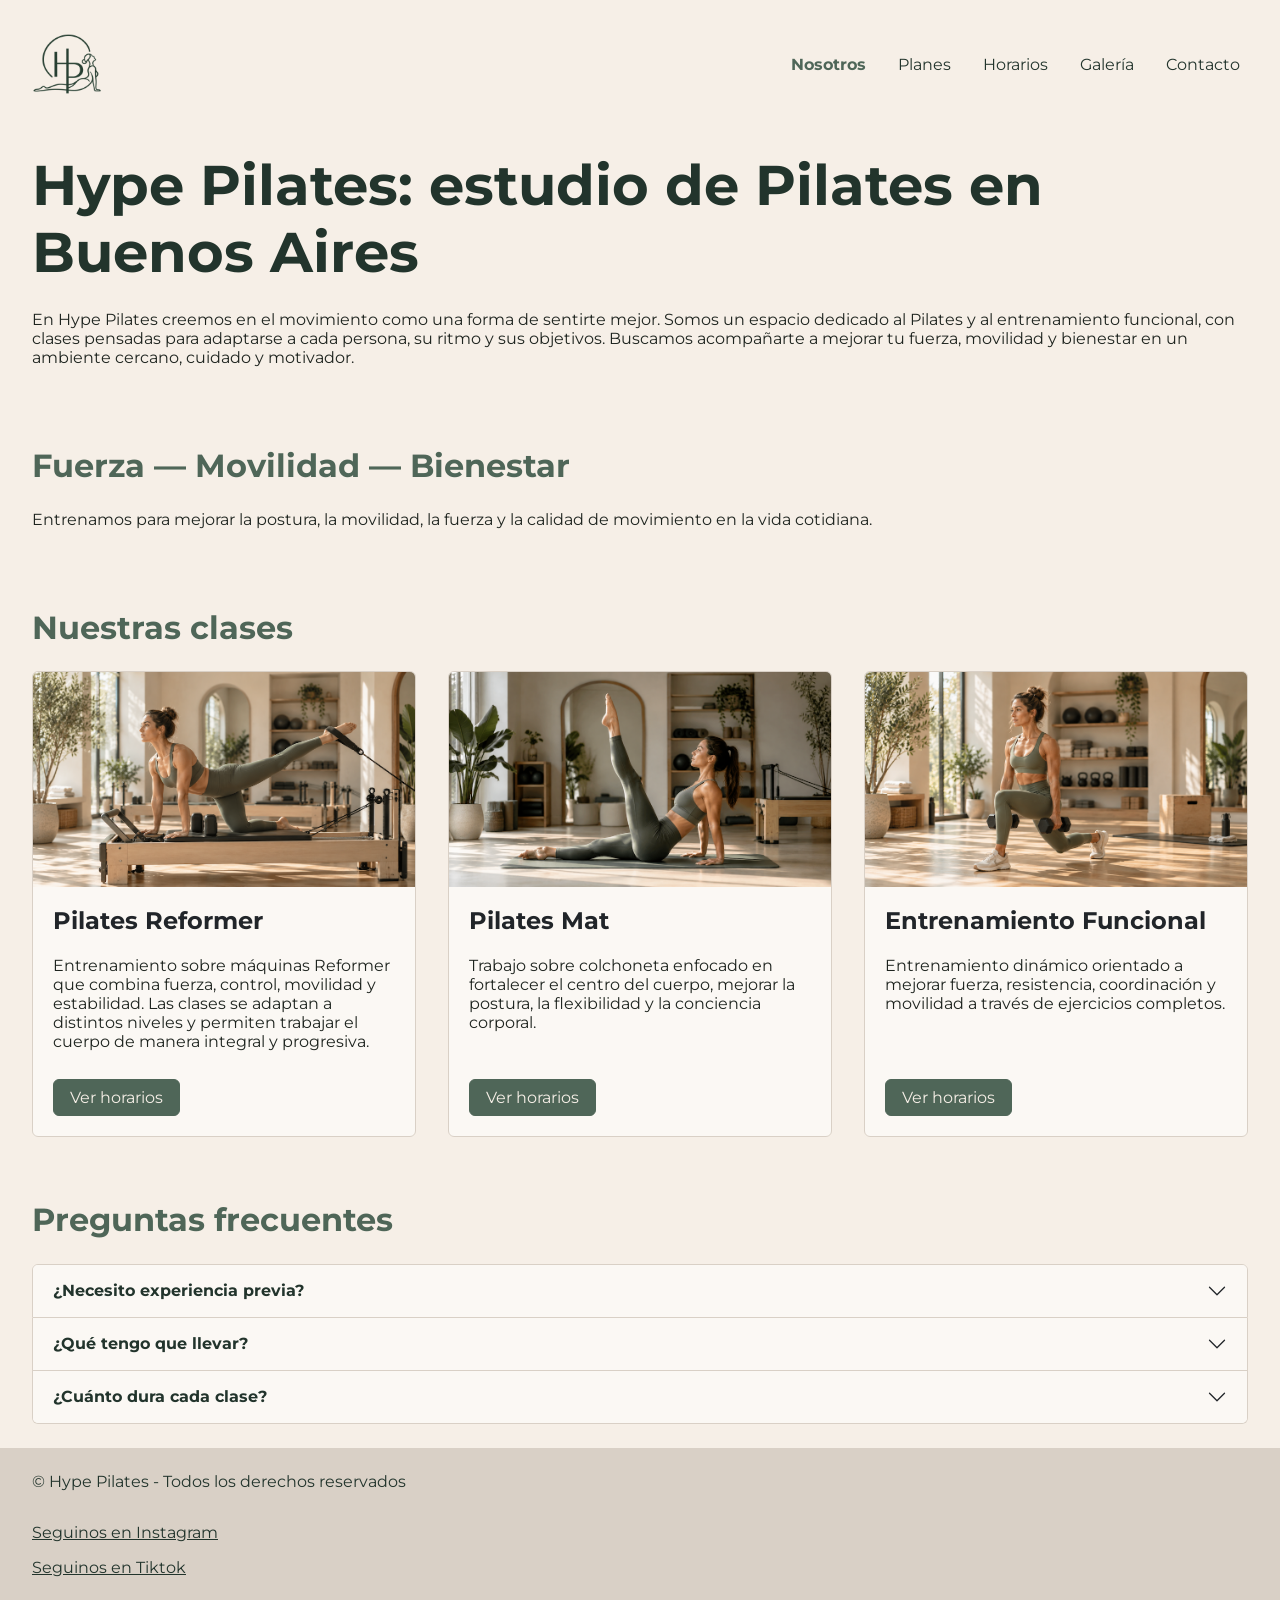
==== commit 67851911: "feat: agrego keywords en los h1 de cada página" ====
--- a/index.html
+++ b/index.html
@@ -4,7 +4,8 @@
 <head>
     <meta charset="UTF-8">
     <meta name="viewport" content="width=device-width, initial-scale=1.0">
-    <title>Hype Pilates</title>
+    <title>Pilates Reformer, Mat y Funcional en Buenos Aires | Hype Pilates</title>
+    <meta name="description" content="Estudio de Pilates en Buenos Aires con clases de Reformer, Mat y entrenamiento funcional para todos los niveles. Conocé nuestras clases y horarios.">
     <link href="https://cdn.jsdelivr.net/npm/bootstrap@5.3.8/dist/css/bootstrap.min.css" rel="stylesheet"
         integrity="sha384-sRIl4kxILFvY47J16cr9ZwB07vP4J8+LH7qKQnuqkuIAvNWLzeN8tE5YBujZqJLB" crossorigin="anonymous">
     <link href="https://unpkg.com/aos@2.3.1/dist/aos.css" rel="stylesheet">
@@ -16,7 +17,7 @@
         <nav class="navbar navbar-expand-lg barra-nav">
             <div class="container-fluid contenedor-nav">
                 <a class="navbar-brand" href="index.html">
-                    <img src="./assets/IMG/logo.png" alt="Logo de Hype Pilates">
+                    <img src="./assets/IMG/logo-hype-pilates.png" alt="Logo de Hype Pilates">
                 </a>
                 <button class="navbar-toggler" type="button" data-bs-toggle="collapse" data-bs-target="#menu"
                     aria-controls="menu" aria-expanded="false" aria-label="Abrir menú">
@@ -37,7 +38,7 @@
 
     <main class="inicio">
         <section class="nosotros" data-aos="fade-up" data-aos-duration="1000">
-            <h1>HYPE PILATES</h1>
+        <h1>Hype Pilates: estudio de Pilates en Buenos Aires</h1>
             <p>En Hype Pilates creemos en el movimiento como una forma de sentirte mejor. Somos un espacio dedicado al
                 Pilates y al entrenamiento funcional, con clases pensadas para adaptarse a cada persona, su ritmo y sus
                 objetivos. Buscamos acompañarte a mejorar tu fuerza, movilidad y bienestar en un ambiente cercano,
@@ -53,7 +54,7 @@
                 <h2>Nuestras clases</h2>
                 <div class="tarjetas">
                     <div class="card tarjeta-clase">
-                        <img src="./assets/IMG/reformer.png" class="card-img-top" alt="Clase de Pilates Reformer">
+                        <img src="./assets/IMG/clase-pilates-reformer.png" class="card-img-top" alt="Alumna haciendo un ejercicio de piernas con correas en el Reformer">
                         <div class="card-body tarjeta-body">
                             <h3 class="card-title">Pilates Reformer</h3>
                             <p class="card-text">
@@ -66,8 +67,8 @@
                         </div>
                     </div>
                     <div class="card tarjeta-clase">
-                        <img src="./assets/IMG/mat.png" class="card-img-top" alt="Clase de Pilates Mat">
-                        <div class="card-body tarjeta-body">
+                        <img src="./assets/IMG/clase-pilates-mat.png" class="card-img-top" alt="Alumna elongando las piernas sobre la colchoneta en una clase de Pilates Mat">
+                            <div class="card-body tarjeta-body">
                             <h3 class="card-title">Pilates Mat</h3>
                             <p class="card-text">
                                 Trabajo sobre colchoneta enfocado en fortalecer el centro
@@ -78,8 +79,7 @@
                         </div>
                     </div>
                     <div class="card tarjeta-clase">
-                        <img src="./assets/IMG/functional.png" class="card-img-top"
-                            alt="Clase de Entrenamiento Funcional">
+                        <img src="./assets/IMG/clase-entrenamiento-funcional.png" class="card-img-top" alt="Alumna haciendo estocadas con mancuernas en una clase de entrenamiento funcional">
                         <div class="card-body tarjeta-body">
                             <h3 class="card-title">Entrenamiento Funcional</h3>
                             <p class="card-text">
--- a/css/style.css
+++ b/css/style.css
@@ -98,7 +98,7 @@
   box-shadow: 0 2px 0 #4f6658;
 }
 .enlace-nav:active {
-  color: #d9d0c6;
+  color: #1e241f;
 }
 
 .enlace-actual {
@@ -170,13 +170,13 @@
   color: #22342c;
 }
 footer a:hover {
-  color: #4f6658;
+  color: #1e241f;
 }
 footer a:focus {
   outline: 2px solid #4f6658;
 }
 footer a:active {
-  color: #5c6e63;
+  color: #1e241f;
 }
 
 @media (min-width: 1024px) {
@@ -242,7 +242,7 @@
 
 .plan-frecuencia {
   margin-bottom: 0;
-  color: #5c6e63;
+  color: #22342c;
 }
 
 .plan-etiqueta {
